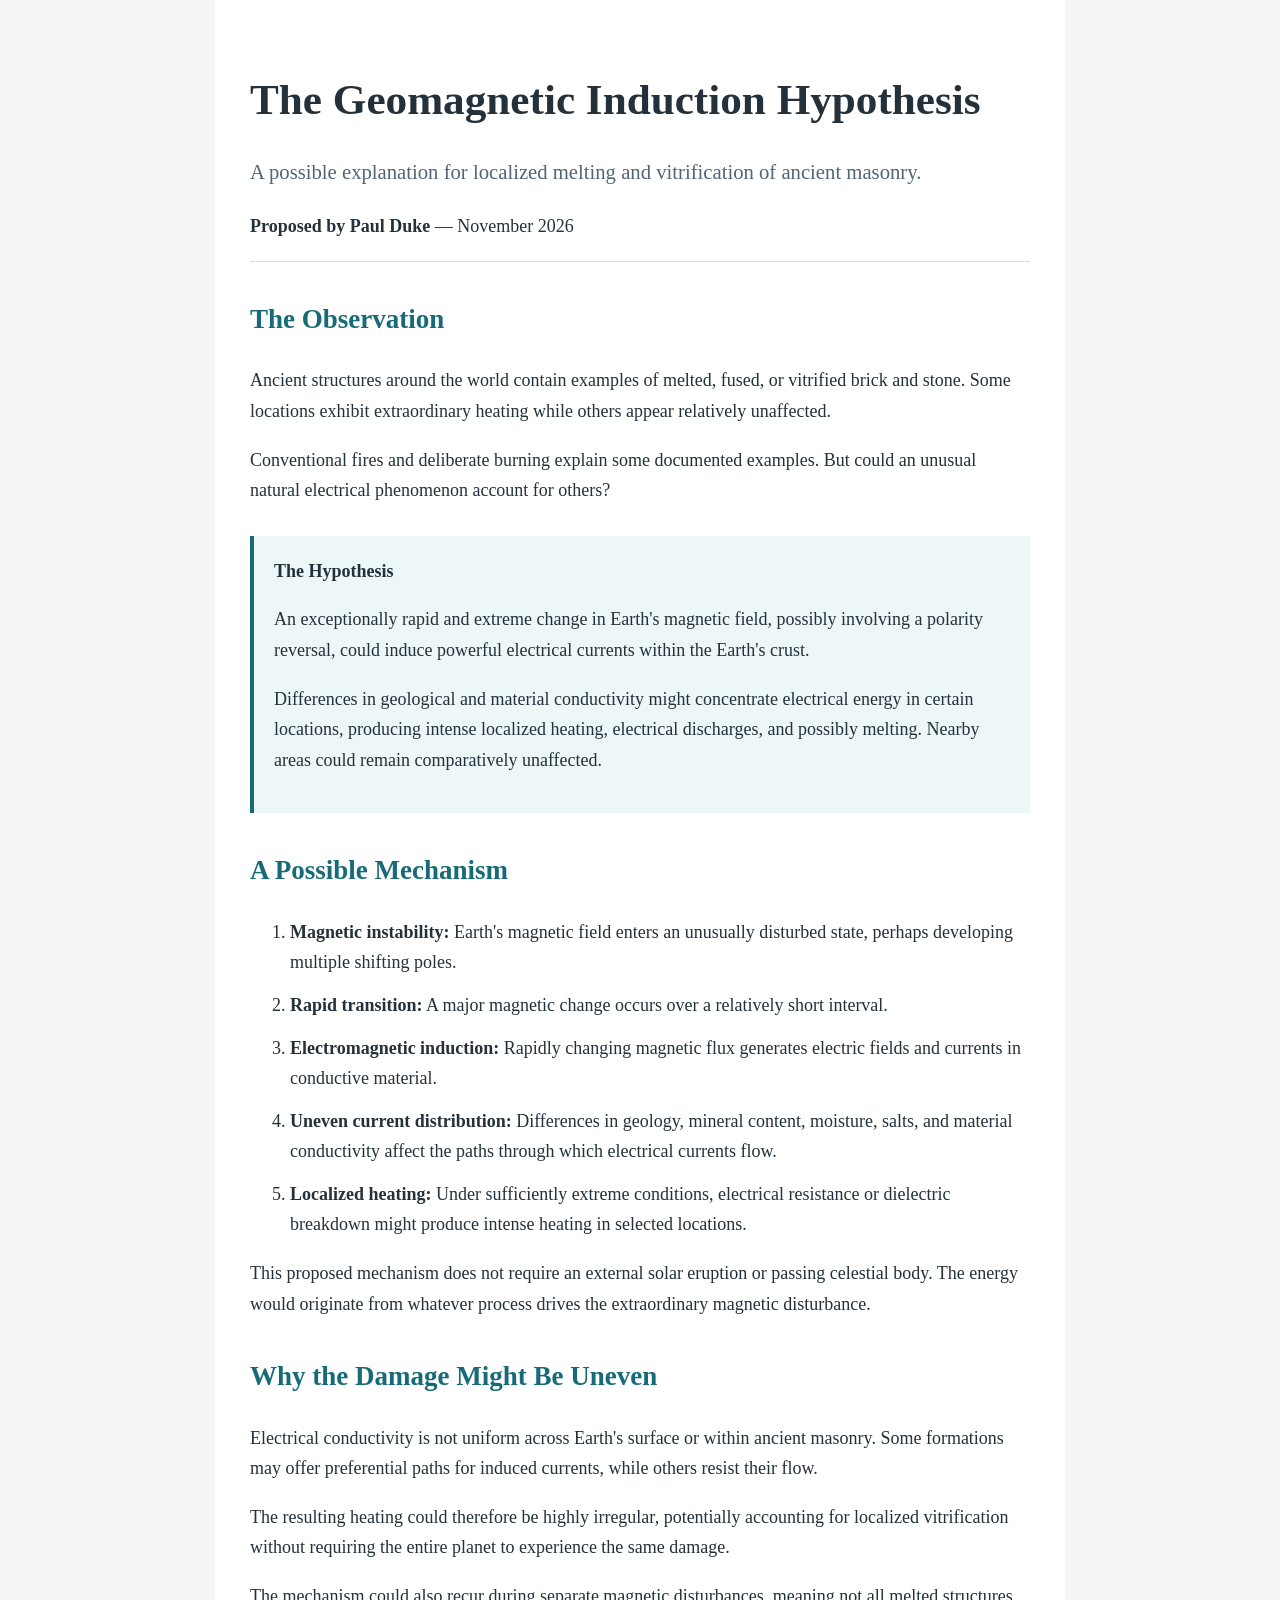
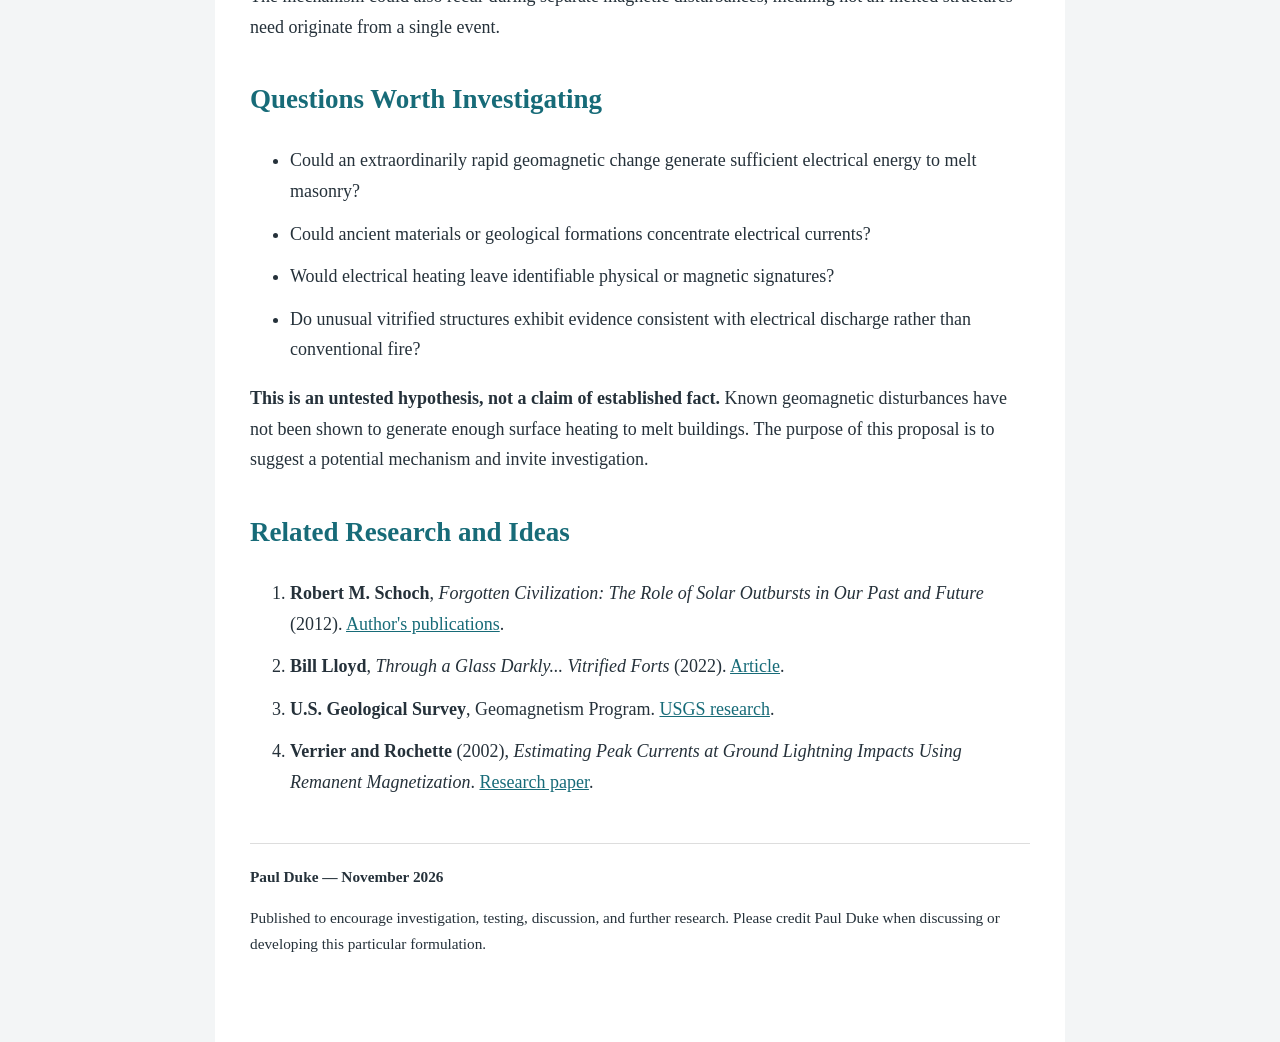
==== geomagnetic-induction-hypothesis.html @ 7795d6ac "geomagnetic-induction-hypothesis initial" ====
<!DOCTYPE html>
<html lang="en">
<head>
<meta charset="UTF-8">
<meta name="viewport" content="width=device-width, initial-scale=1">
<meta name="author" content="Paul Duke">
<title>The Geomagnetic Induction Hypothesis — Paul Duke</title>
<style>
body {
  margin: 0;
  background: #f3f5f6;
  color: #25313a;
  font: 18px/1.7 Georgia, serif;
}
main {
  max-width: 780px;
  margin: auto;
  padding: 45px 35px 70px;
  background: white;
  min-height: 100vh;
}
h1 { font-size: 2.4em; line-height: 1.2; }
h2 { margin-top: 35px; color: #176b78; }
.subtitle { color: #536477; font-size: 1.15em; }
.byline { border-bottom: 1px solid #ddd; padding-bottom: 20px; }
.thesis {
  background: #eef7f8;
  border-left: 4px solid #176b78;
  padding: 20px;
  margin: 30px 0;
}
li { margin-bottom: 12px; }
a { color: #176b78; }
footer {
  border-top: 1px solid #ddd;
  margin-top: 45px;
  padding-top: 20px;
  font-size: 0.85em;
}
</style>
</head>
<body>
<main>

<h1>The Geomagnetic Induction Hypothesis</h1>

<p class="subtitle">
A possible explanation for localized melting and vitrification
of ancient masonry.
</p>

<p class="byline">
<strong>Proposed by Paul Duke</strong> — November 2026
</p>

<h2>The Observation</h2>

<p>
Ancient structures around the world contain examples of
melted, fused, or vitrified brick and stone.
Some locations exhibit extraordinary heating while
others appear relatively unaffected.
</p>

<p>
Conventional fires and deliberate burning explain some
documented examples. But could an unusual natural
electrical phenomenon account for others?
</p>

<div class="thesis">
<strong>The Hypothesis</strong>
<p>
An exceptionally rapid and extreme change in Earth's
magnetic field, possibly involving a polarity reversal,
could induce powerful electrical currents within
the Earth's crust.
</p>
<p>
Differences in geological and material conductivity
might concentrate electrical energy in certain
locations, producing intense localized heating,
electrical discharges, and possibly melting.
Nearby areas could remain comparatively unaffected.
</p>
</div>

<h2>A Possible Mechanism</h2>

<ol>
<li>
<strong>Magnetic instability:</strong>
Earth's magnetic field enters an unusually disturbed
state, perhaps developing multiple shifting poles.
</li>
<li>
<strong>Rapid transition:</strong>
A major magnetic change occurs over a relatively
short interval.
</li>
<li>
<strong>Electromagnetic induction:</strong>
Rapidly changing magnetic flux generates electric
fields and currents in conductive material.
</li>
<li>
<strong>Uneven current distribution:</strong>
Differences in geology, mineral content, moisture,
salts, and material conductivity affect the paths
through which electrical currents flow.
</li>
<li>
<strong>Localized heating:</strong>
Under sufficiently extreme conditions, electrical
resistance or dielectric breakdown might produce
intense heating in selected locations.
</li>
</ol>

<p>
This proposed mechanism does not require an external
solar eruption or passing celestial body.
The energy would originate from whatever process
drives the extraordinary magnetic disturbance.
</p>

<h2>Why the Damage Might Be Uneven</h2>

<p>
Electrical conductivity is not uniform across
Earth's surface or within ancient masonry.
Some formations may offer preferential paths for
induced currents, while others resist their flow.
</p>

<p>
The resulting heating could therefore be highly
irregular, potentially accounting for localized
vitrification without requiring the entire
planet to experience the same damage.
</p>

<p>
The mechanism could also recur during separate
magnetic disturbances, meaning not all melted
structures need originate from a single event.
</p>

<h2>Questions Worth Investigating</h2>

<ul>
<li>
Could an extraordinarily rapid geomagnetic change
generate sufficient electrical energy to melt masonry?
</li>
<li>
Could ancient materials or geological formations
concentrate electrical currents?
</li>
<li>
Would electrical heating leave identifiable
physical or magnetic signatures?
</li>
<li>
Do unusual vitrified structures exhibit evidence
consistent with electrical discharge rather
than conventional fire?
</li>
</ul>

<p>
<strong>
This is an untested hypothesis, not a claim of
established fact.
</strong>
Known geomagnetic disturbances have not been shown
to generate enough surface heating to melt buildings.
The purpose of this proposal is to suggest a
potential mechanism and invite investigation.
</p>

<h2>Related Research and Ideas</h2>

<ol>
<li>
<strong>Robert M. Schoch</strong>,
<em>Forgotten Civilization: The Role of Solar
Outbursts in Our Past and Future</em> (2012).
<a href="https://www.robertschoch.com/publications.html">
Author's publications</a>.
</li>
<li>
<strong>Bill Lloyd</strong>,
<em>Through a Glass Darkly... Vitrified Forts</em> (2022).
<a href="https://billlloyd.co.uk/through-a-glass-darkly/">
Article</a>.
</li>
<li>
<strong>U.S. Geological Survey</strong>,
Geomagnetism Program.
<a href="https://www.usgs.gov/programs/geomagnetism">
USGS research</a>.
</li>
<li>
<strong>Verrier and Rochette</strong> (2002),
<em>Estimating Peak Currents at Ground Lightning
Impacts Using Remanent Magnetization</em>.
<a href="https://doi.org/10.1029/2002GL015207">
Research paper</a>.
</li>
</ol>

<footer>
<strong>Paul Duke — November 2026</strong>
<p>
Published to encourage investigation, testing,
discussion, and further research.
Please credit Paul Duke when discussing or
developing this particular formulation.
</p>
</footer>

</main>
</body>
</html>
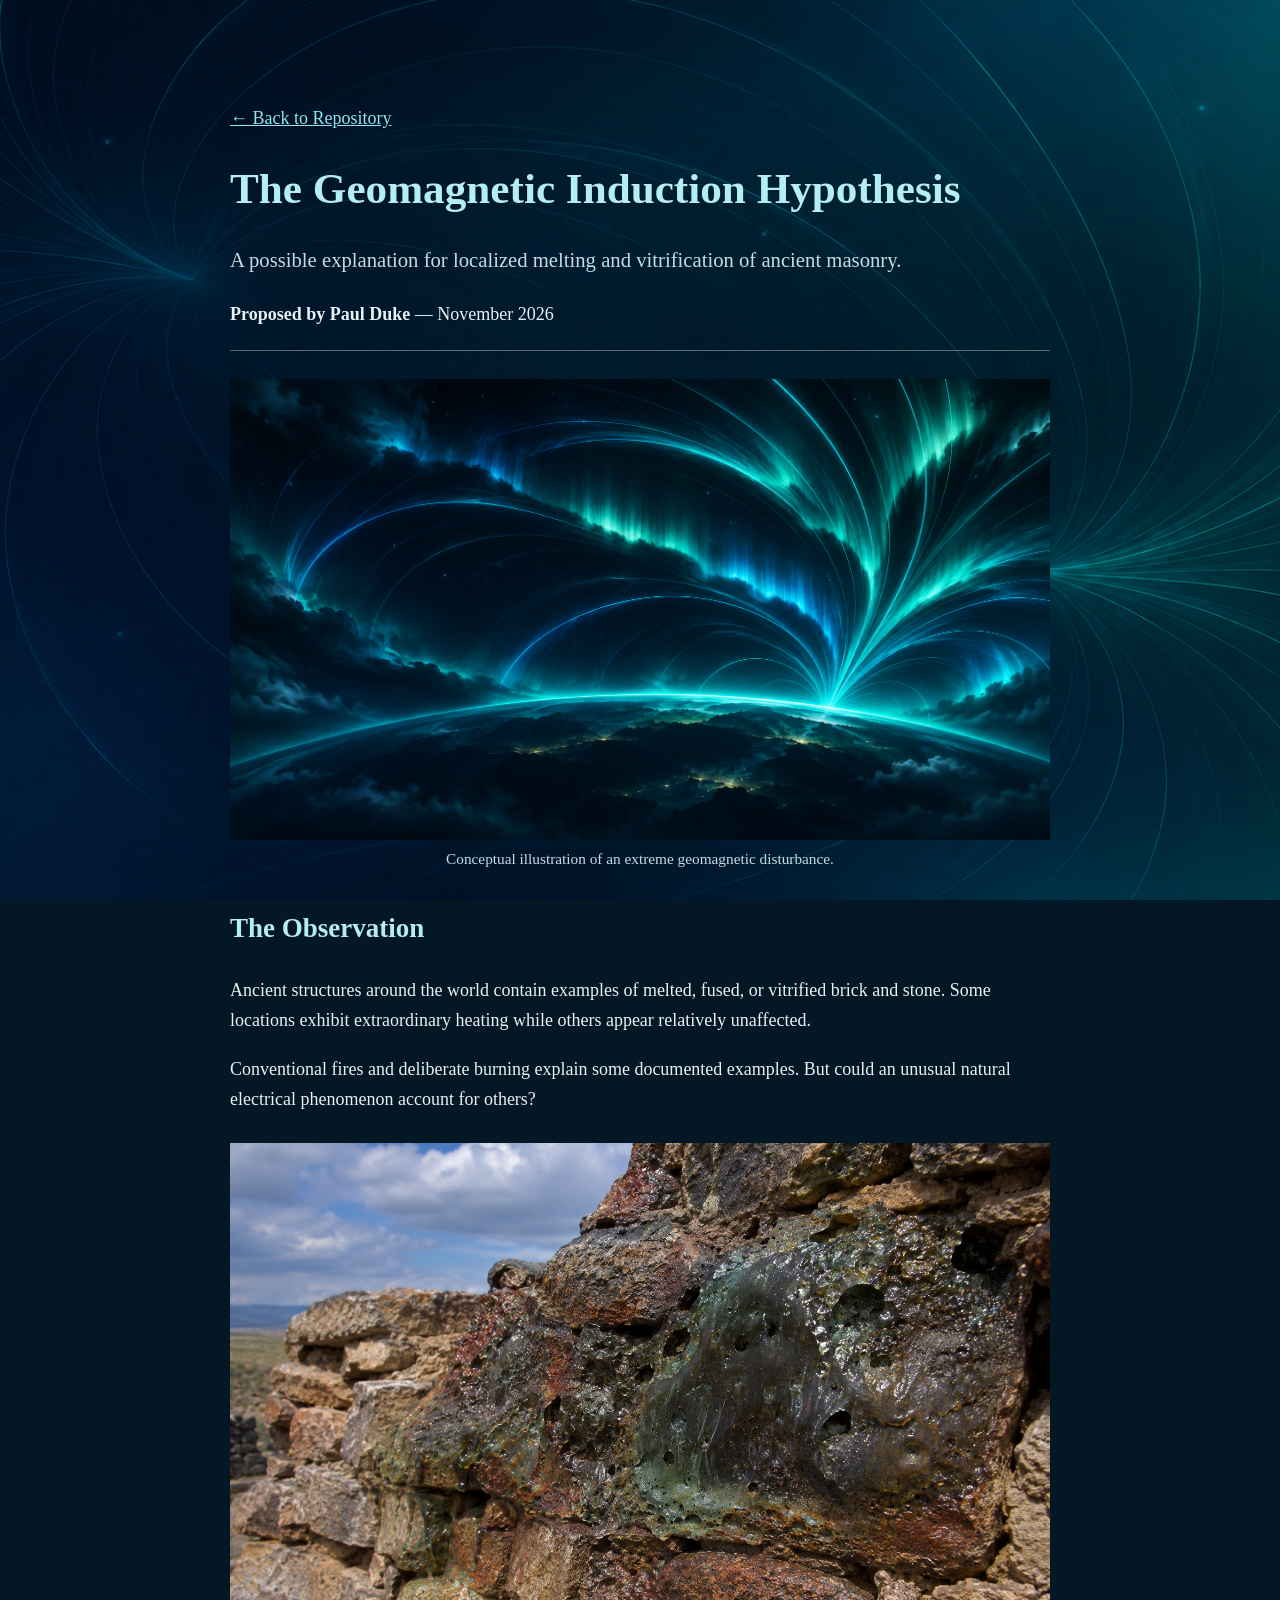
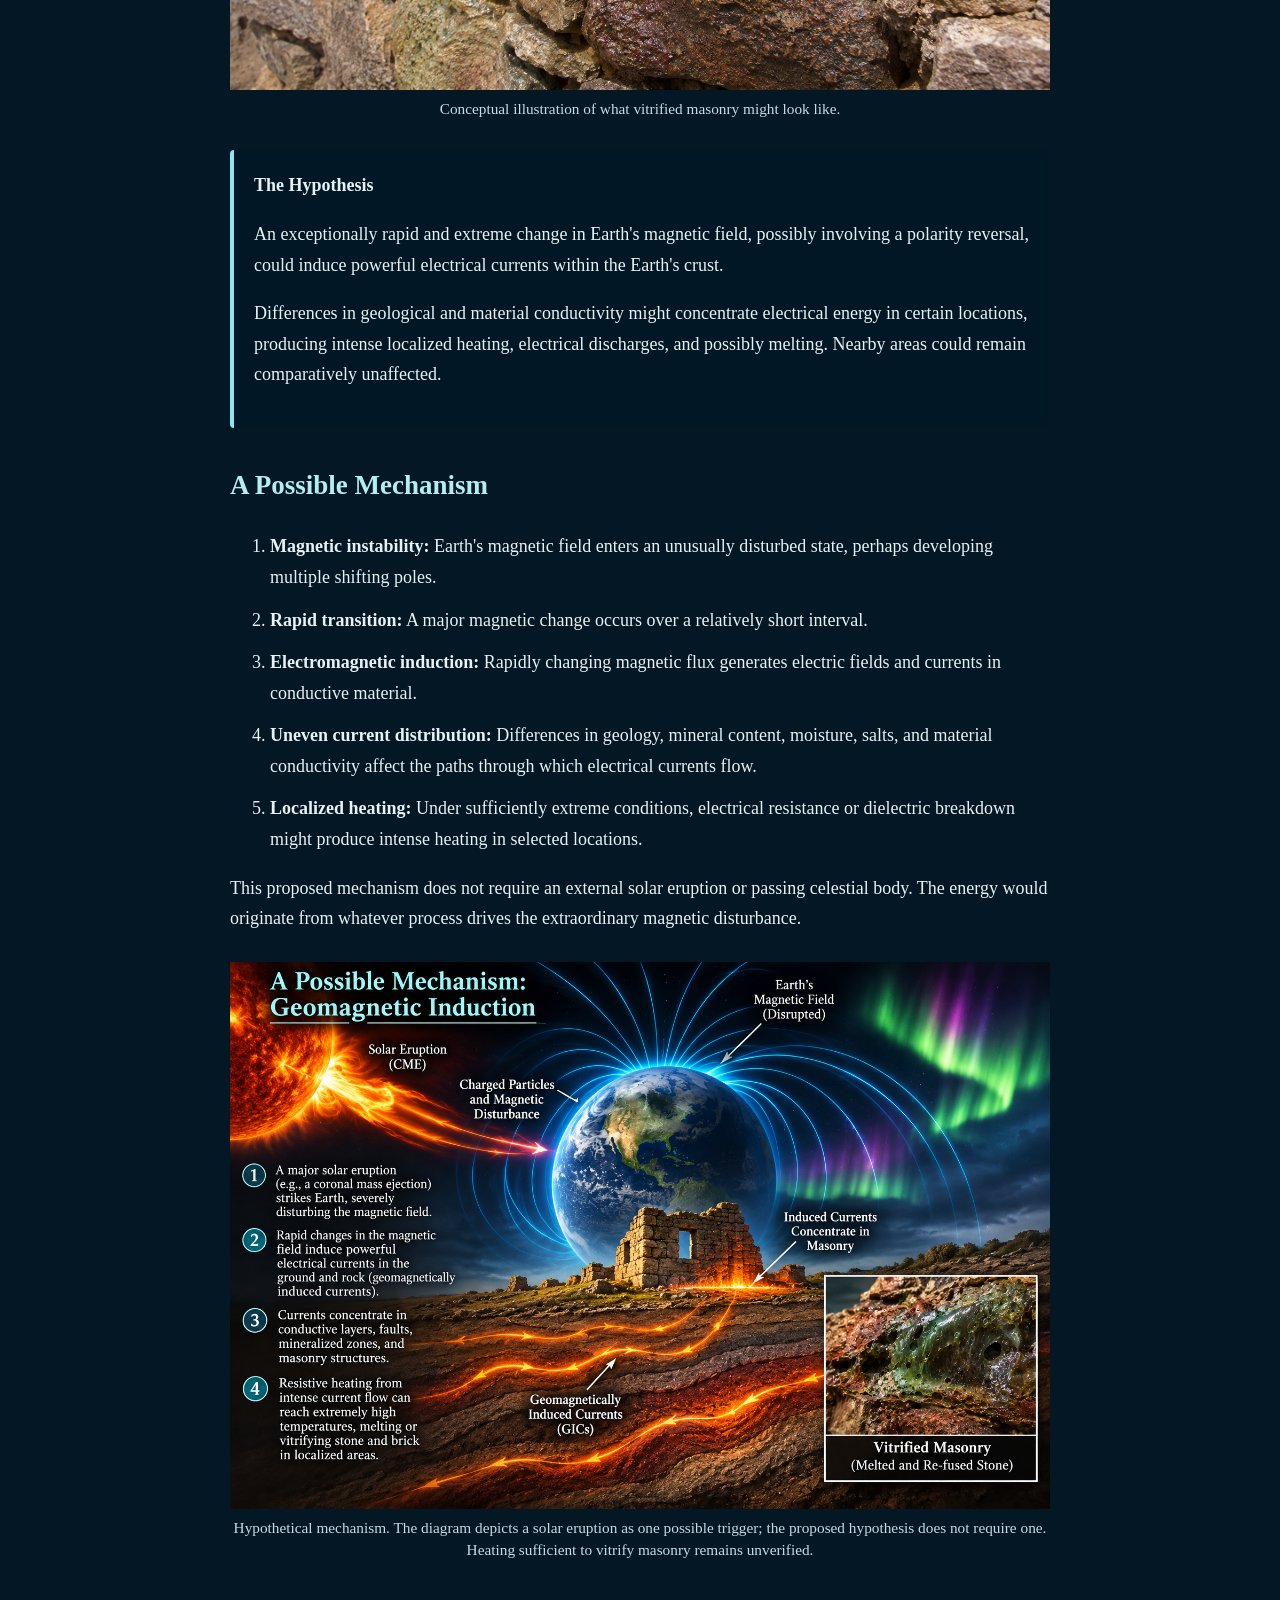
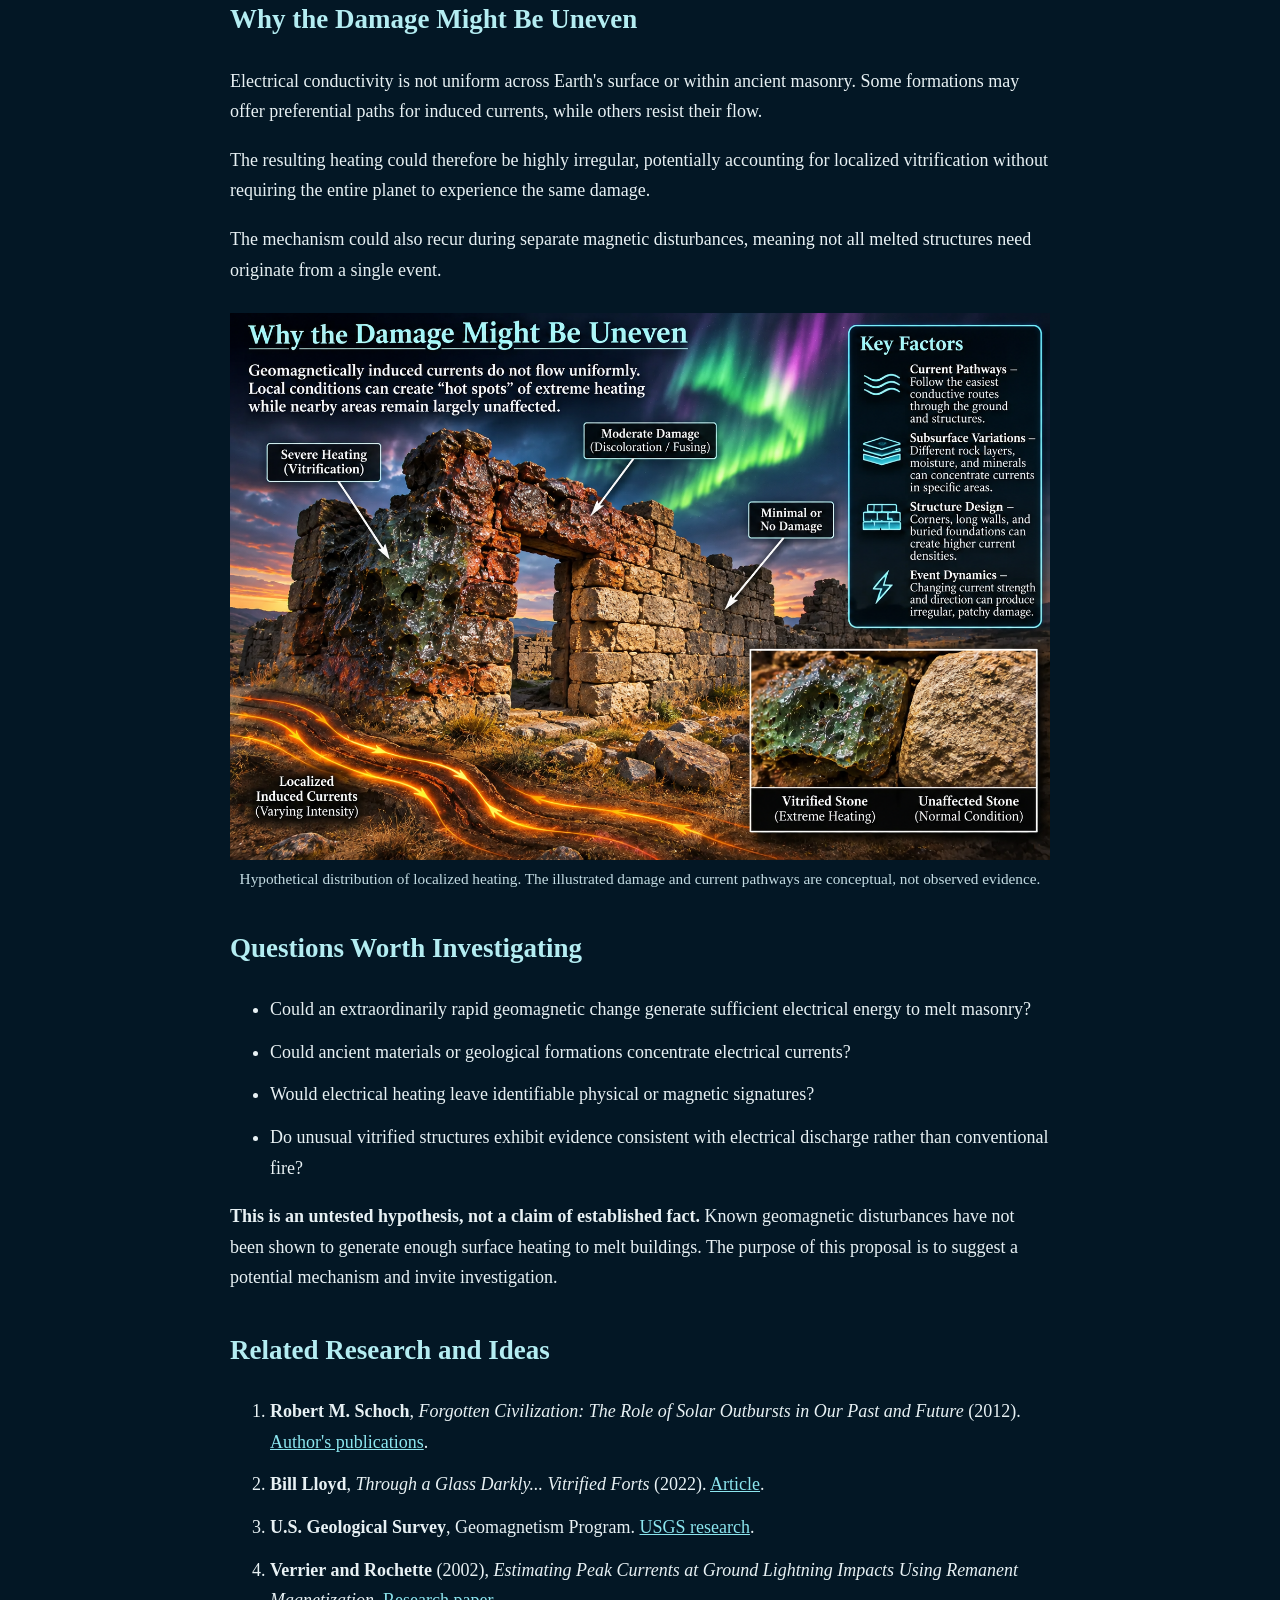
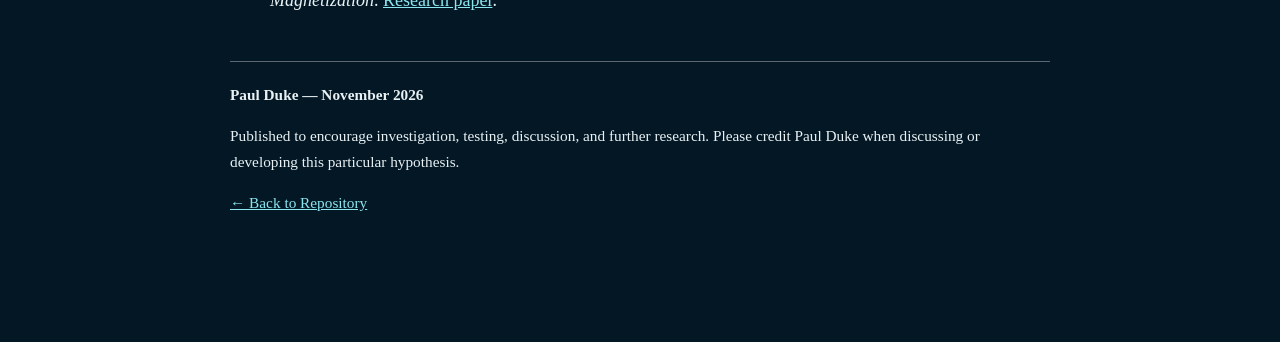
==== commit eac0907a: "geomagnetic-induction-hypothesis illustrated" ====
--- a/geomagnetic-induction-hypothesis.html
+++ b/geomagnetic-induction-hypothesis.html
@@ -5,43 +5,13 @@
 <meta name="viewport" content="width=device-width, initial-scale=1">
 <meta name="author" content="Paul Duke">
 <title>The Geomagnetic Induction Hypothesis — Paul Duke</title>
-<style>
-body {
-  margin: 0;
-  background: #f3f5f6;
-  color: #25313a;
-  font: 18px/1.7 Georgia, serif;
-}
-main {
-  max-width: 780px;
-  margin: auto;
-  padding: 45px 35px 70px;
-  background: white;
-  min-height: 100vh;
-}
-h1 { font-size: 2.4em; line-height: 1.2; }
-h2 { margin-top: 35px; color: #176b78; }
-.subtitle { color: #536477; font-size: 1.15em; }
-.byline { border-bottom: 1px solid #ddd; padding-bottom: 20px; }
-.thesis {
-  background: #eef7f8;
-  border-left: 4px solid #176b78;
-  padding: 20px;
-  margin: 30px 0;
-}
-li { margin-bottom: 12px; }
-a { color: #176b78; }
-footer {
-  border-top: 1px solid #ddd;
-  margin-top: 45px;
-  padding-top: 20px;
-  font-size: 0.85em;
-}
-</style>
+  <link rel="stylesheet" href="assets/style.css">
 </head>
 <body>
 <main>
 
+<p><a href="index.html">&larr; Back to Repository</a></p>
+
 <h1>The Geomagnetic Induction Hypothesis</h1>
 
 <p class="subtitle">
@@ -52,6 +22,14 @@
 <p class="byline">
 <strong>Proposed by Paul Duke</strong> — November 2026
 </p>
+
+
+<figure class="article-figure">
+  <a href="assets/Aurora%20Ribbons%20Over%20Earth.webp" target="_blank" rel="noopener">
+    <img src="assets/Aurora%20Ribbons%20Over%20Earth.webp" alt="Auroral ribbons and magnetic field lines over Earth">
+  </a>
+  <figcaption>Conceptual illustration of an extreme geomagnetic disturbance.</figcaption>
+</figure>
 
 <h2>The Observation</h2>
 
@@ -67,6 +45,14 @@
 documented examples. But could an unusual natural
 electrical phenomenon account for others?
 </p>
+
+
+<figure class="article-figure">
+  <a href="assets/Vitrified%20Stone%20Ruins%20Under%20Open%20Skies.webp" target="_blank" rel="noopener">
+    <img src="assets/Vitrified%20Stone%20Ruins%20Under%20Open%20Skies.webp" alt="Illustrative stone wall with glassy fused surfaces" loading="lazy">
+  </a>
+  <figcaption>Conceptual illustration of what vitrified masonry might look like.</figcaption>
+</figure>
 
 <div class="thesis">
 <strong>The Hypothesis</strong>
@@ -124,6 +110,14 @@
 drives the extraordinary magnetic disturbance.
 </p>
 
+
+<figure class="article-figure">
+  <a href="assets/Geomagnetic%20Induction%20and%20Vitrified%20Masonry.webp" target="_blank" rel="noopener">
+    <img src="assets/Geomagnetic%20Induction%20and%20Vitrified%20Masonry.webp" alt="Conceptual diagram of magnetic disturbance and induced ground currents" loading="lazy">
+  </a>
+  <figcaption>Hypothetical mechanism. The diagram depicts a solar eruption as one possible trigger; the proposed hypothesis does not require one. Heating sufficient to vitrify masonry remains unverified.</figcaption>
+</figure>
+
 <h2>Why the Damage Might Be Uneven</h2>
 
 <p>
@@ -145,6 +139,14 @@
 magnetic disturbances, meaning not all melted
 structures need originate from a single event.
 </p>
+
+
+<figure class="article-figure">
+  <a href="assets/Uneven%20Damage%20in%20Ancient%20Ruins.webp" target="_blank" rel="noopener">
+    <img src="assets/Uneven%20Damage%20in%20Ancient%20Ruins.webp" alt="Conceptual comparison of severely heated and unaffected masonry" loading="lazy">
+  </a>
+  <figcaption>Hypothetical distribution of localized heating. The illustrated damage and current pathways are conceptual, not observed evidence.</figcaption>
+</figure>
 
 <h2>Questions Worth Investigating</h2>
 
@@ -216,8 +218,9 @@
 Published to encourage investigation, testing,
 discussion, and further research.
 Please credit Paul Duke when discussing or
-developing this particular formulation.
-</p>
+developing this particular hypothesis.
+</p>
+<p><a href="index.html">&larr; Back to Repository</a></p>
 </footer>
 
 </main>
--- a/assets/style.css
+++ b/assets/style.css
@@ -0,0 +1,157 @@
+
+/* Paul Duke's Repository
+   Shared stylesheet for all pages
+*/
+
+body {
+    margin: 0;
+    padding: 0;
+    background: #031725 url('magnetic-field.webp')
+                center center / cover fixed no-repeat;
+    color: #e8f1f4;
+    font: 18px/1.7 Georgia, serif;
+}
+
+/* Centered content area */
+
+main {
+    max-width: 820px;
+    margin: 40px auto;
+    padding: 45px 35px 70px;
+    min-height: 80vh;
+    background: transparent;
+    box-shadow: none;
+}
+
+/* Headings */
+
+h1 {
+    font-size: 2.4em;
+    line-height: 1.2;
+    color: #b4edf2;
+}
+
+h2, h3 {
+    margin-top: 35px;
+    color: #b4edf2;
+}
+
+/* Links */
+
+a {
+    color: #8ce6ef;
+}
+
+a:hover {
+    color: #ffffff;
+}
+
+/* Article details */
+
+.subtitle {
+    color: #c4dce3;
+    font-size: 1.15em;
+}
+
+.byline {
+    border-bottom: 1px solid rgba(255,255,255,0.35);
+    padding-bottom: 20px;
+}
+
+/* Hypothesis section */
+
+.thesis {
+    background: rgba(3, 23, 37, 0.65);
+    border-left: 4px solid #8ce6ef;
+    padding: 20px;
+    margin: 30px 0;
+    border-radius: 4px;
+}
+
+/* Lists */
+
+li {
+    margin-bottom: 12px;
+}
+
+/* Dividers */
+
+hr {
+    border: none;
+    border-top: 1px solid rgba(255,255,255,0.35);
+}
+
+/* Footer */
+
+footer {
+    border-top: 1px solid rgba(255,255,255,0.35);
+    margin-top: 45px;
+    padding-top: 20px;
+    font-size: 0.85em;
+}
+
+/* Mobile screens */
+
+@media (max-width: 700px) {
+    main {
+        margin: 12px auto;
+        padding: 25px 20px;
+    }
+
+    h1 {
+        font-size: 1.8em;
+    }
+}
+
+/* Homepage only — compact repository directory */
+
+.repository-index {
+    line-height: 1.5;
+}
+
+.repository-index h1 {
+    margin: 0 0 0.35em;
+}
+
+.repository-index h2 {
+    margin: 0 0 0.3em;
+}
+
+.repository-index h3 {
+    margin: 0.85em 0 0.2em;
+}
+
+.repository-index p {
+    margin: 0 0 0.45em;
+}
+
+.repository-index p:has(> small) {
+    margin-top: 0.2em;
+}
+
+.repository-index hr {
+    margin: 1.5em 0;
+}
+
+.repository-index footer {
+    margin-top: 1.5em;
+    padding-top: 0.75em;
+}
+
+/* Article illustrations */
+.article-figure {
+    margin: 28px 0;
+    text-align: center;
+}
+.article-figure img {
+    display: block;
+    width: 100%;
+    height: auto;
+    margin: 0 auto;
+}
+.article-figure figcaption {
+    margin-top: 8px;
+    color: #c4dce3;
+    font-size: 0.85em;
+    line-height: 1.5;
+}
